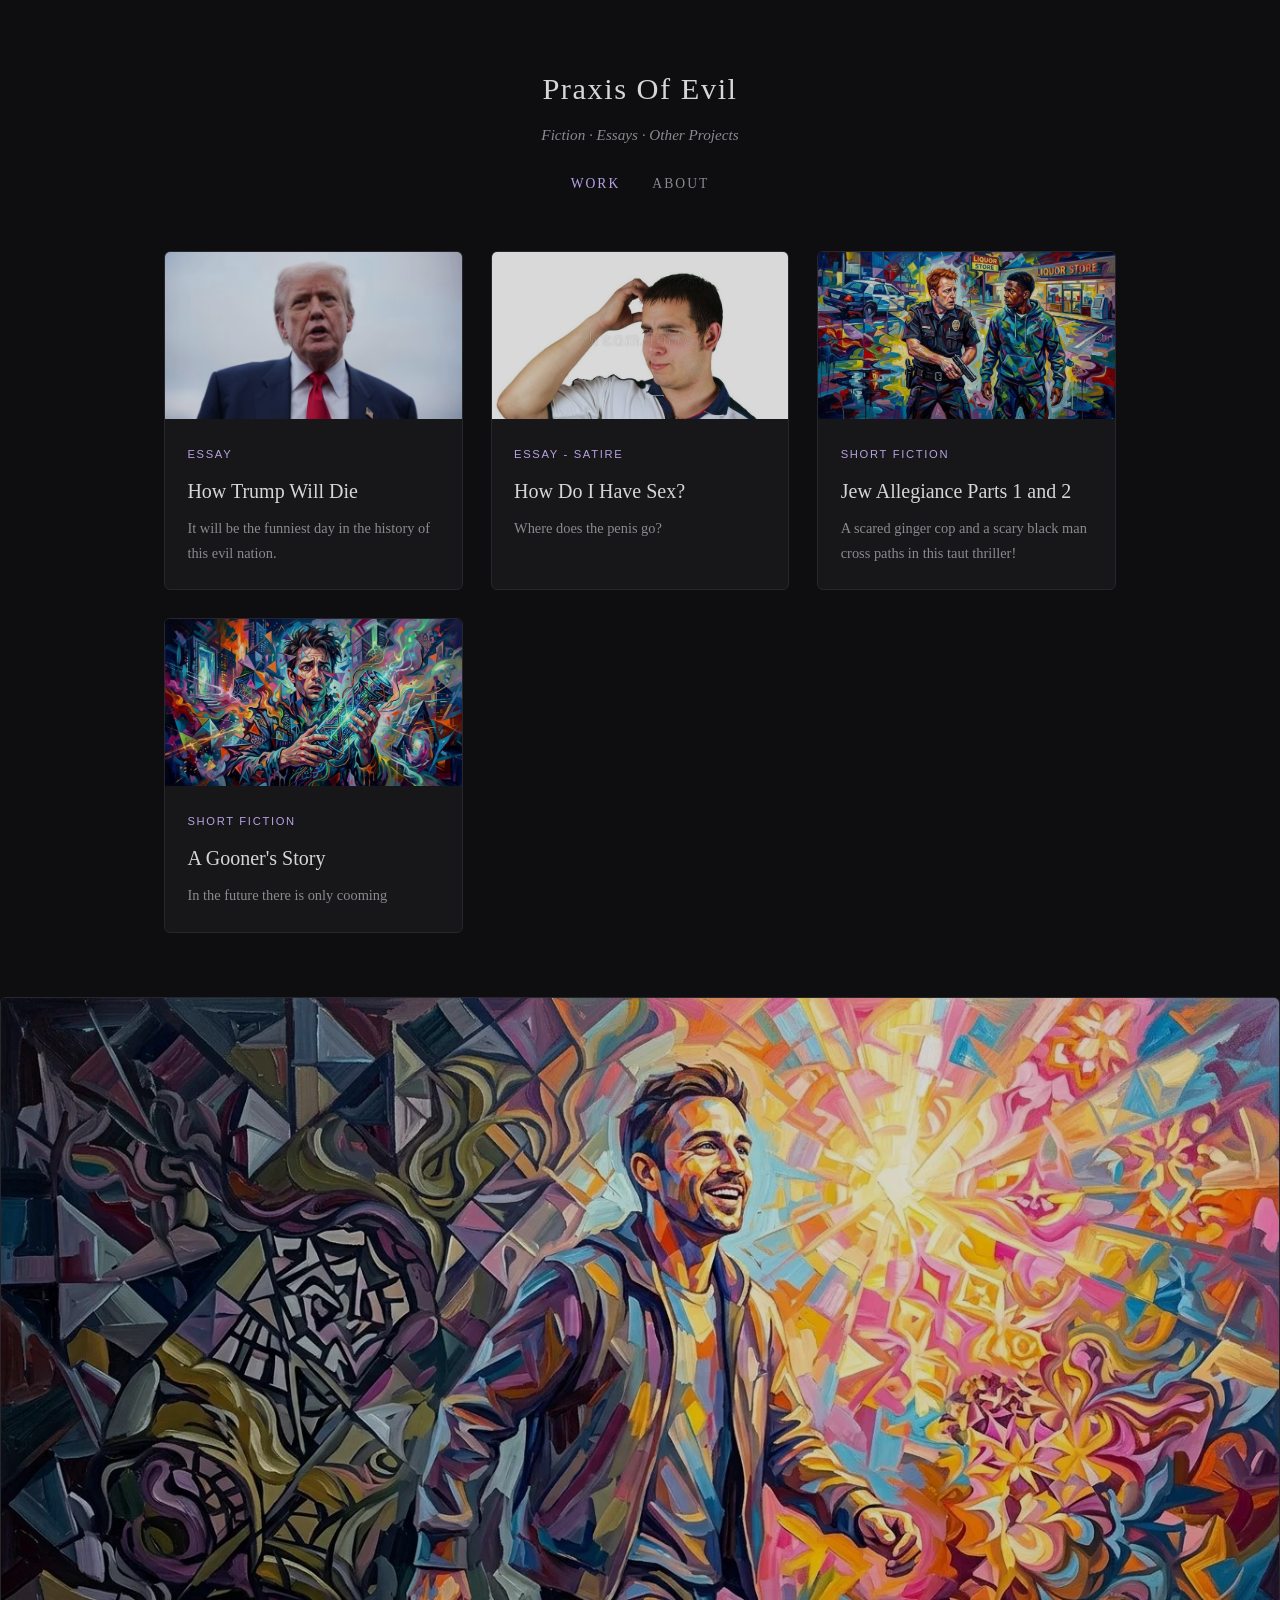
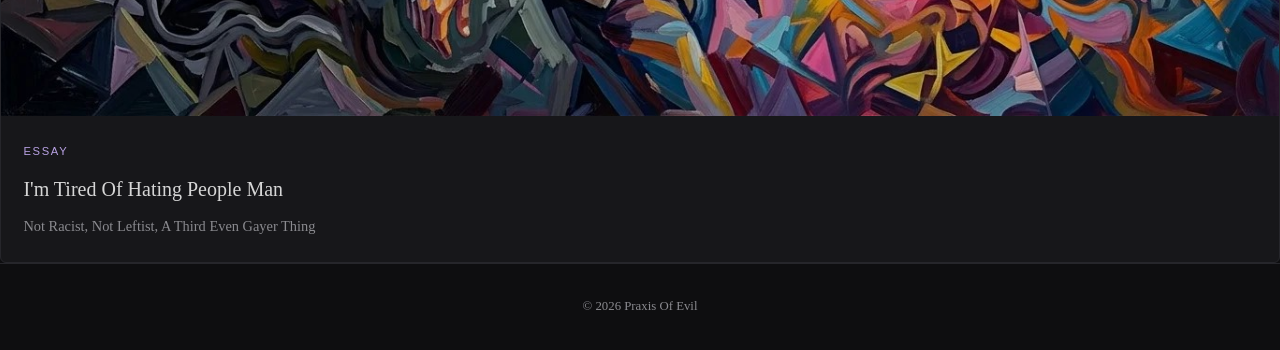
==== index.html @ 3b48e45e "Add files via upload" ====
<!DOCTYPE html>
<html lang="en">
<head>
  <meta charset="UTF-8">
  <meta name="viewport" content="width=device-width, initial-scale=1.0">
  <title>Praxis Of Evil — Fiction & Writing</title>
  <link rel="stylesheet" href="style.css">
</head>
<body>

  <header class="site-header">
    <h1 class="site-title">Praxis Of Evil</h1>
    <p class="site-subtitle">Fiction · Essays · Other Projects</p>
    <nav class="site-nav">
      <a href="index.html" class="active">Work</a>
      <a href="about.html">About</a>
    </nav>
  </header>

  <main class="container">
    <section class="work-grid">

      <!-- Duplicate this card for each piece of writing -->
      <a href="posts/How Trump Will Die.html" class="card">
        <div class="card-image">
          <img src="images/How Trump Will Die.jpg" alt="Story One preview">
        </div>
        <div class="card-body">
          <span class="card-tag">Essay</span>
          <h2 class="card-title">How Trump Will Die</h2>
          <p class="card-excerpt">It will be the funniest day in the history of this evil nation.</p>
        </div>
      </a>

      <a href="posts/How Do I Have Sex.html" class="card">
        <div class="card-image">
          <img src="images/How Do I Have Sex.jpg" alt="Story Two preview">
        </div>
        <div class="card-body">
          <span class="card-tag">Essay - Satire</span>
          <h2 class="card-title">How Do I Have Sex?</h2>
          <p class="card-excerpt">Where does the penis go?</p>
        </div>
      </a>

      <a href="posts/Jew Allegiance Parts 1 and 2.html" class="card">
        <div class="card-image">
          <img src="images/Jew Allegiance Parts 1 and 2.jpg" alt="Essay preview">
        </div>
        <div class="card-body">
          <span class="card-tag">Short Fiction</span>
          <h2 class="card-title">Jew Allegiance Parts 1 and 2</h2>
          <p class="card-excerpt">A scared ginger cop and a scary black man cross paths in this taut thriller!</p>
        </div>
      </a>

      <a href="posts/A Gooner's Story.html" class="card">
        <div class="card-image">
          <img src="images/A Gooner's Story.jpg" alt="Essay preview">
        </div>
        <div class="card-body">
          <span class="card-tag">Short Fiction</span>
          <h2 class="card-title">A Gooner's Story</h2>
          <p class="card-excerpt">In the future there is only cooming</p>
        </div>
      </a>
    </section>
  </main>
  
      <a href="posts/I'm Tired Of Hating People Man.html" class="card">
        <div class="card-image">
          <img src="images/I'm Tired Of Hating People Man.jpg" alt="Essay preview">
        </div>
        <div class="card-body">
          <span class="card-tag">Essay</span>
          <h2 class="card-title">I'm Tired Of Hating People Man</h2>
          <p class="card-excerpt">Not Racist, Not Leftist, A Third Even Gayer Thing</p>
        </div>
      </a>
    </section>
  </main>

  <footer class="site-footer">
    <p>© 2026 Praxis Of Evil</p>
  </footer>

</body>
</html>
---- style.css ----
/* ---------- Base ---------- */
:root {
  --bg: #0e0e10;
  --bg-card: #17171a;
  --text: #d6d6d6;
  --text-muted: #8a8a8f;
  --accent: #b8a1e3;      /* soft violet — change to taste */
  --border: #26262b;
}

* {
  margin: 0;
  padding: 0;
  box-sizing: border-box;
}

body {
  background: var(--bg);
  color: var(--text);
  font-family: Georgia, 'Times New Roman', serif;
  line-height: 1.7;
  -webkit-font-smoothing: antialiased;
}

a { color: var(--accent); text-decoration: none; }

/* ---------- Header ---------- */
.site-header {
  text-align: center;
  padding: 4rem 1rem 2.5rem;
}

.site-title {
  font-size: 1.9rem;
  font-weight: normal;
  letter-spacing: 0.05em;
}

.site-subtitle {
  color: var(--text-muted);
  font-size: 0.95rem;
  margin-top: 0.4rem;
  font-style: italic;
}

.site-nav {
  margin-top: 1.5rem;
  display: flex;
  justify-content: center;
  gap: 2rem;
}

.site-nav a {
  color: var(--text-muted);
  font-size: 0.85rem;
  text-transform: uppercase;
  letter-spacing: 0.15em;
  transition: color 0.2s;
}

.site-nav a:hover,
.site-nav a.active { color: var(--accent); }

/* ---------- Layout ---------- */
.container {
  max-width: 1000px;
  margin: 0 auto;
  padding: 1rem 1.5rem 4rem;
}

/* ---------- Work grid ---------- */
.work-grid {
  display: grid;
  grid-template-columns: repeat(auto-fill, minmax(280px, 1fr));
  gap: 1.75rem;
}

.card {
  background: var(--bg-card);
  border: 1px solid var(--border);
  border-radius: 6px;
  overflow: hidden;
  color: var(--text);
  display: flex;
  flex-direction: column;
  transition: transform 0.25s ease, border-color 0.25s ease;
}

.card:hover {
  transform: translateY(-4px);
  border-color: var(--accent);
}

.card-image {
  aspect-ratio: 16 / 9;
  overflow: hidden;
  background: #000;
}

.card-image img {
  width: 100%;
  height: 100%;
  object-fit: cover;
  opacity: 0.85;
  transition: opacity 0.25s;
}

.card:hover .card-image img { opacity: 1; }

.card-body { padding: 1.25rem 1.4rem 1.5rem; }

.card-tag {
  font-family: Helvetica, Arial, sans-serif;
  font-size: 0.7rem;
  text-transform: uppercase;
  letter-spacing: 0.15em;
  color: var(--accent);
}

.card-title {
  font-size: 1.25rem;
  font-weight: normal;
  margin: 0.5rem 0 0.5rem;
}

.card-excerpt {
  font-size: 0.9rem;
  color: var(--text-muted);
}

/* ---------- Post pages ---------- */
.post {
  max-width: 680px;
  margin: 0 auto;
  padding: 1rem 1.5rem 4rem;
}

.post-header { text-align: center; margin-bottom: 3rem; }

.post-title { font-size: 2rem; font-weight: normal; }

.post-meta {
  color: var(--text-muted);
  font-size: 0.85rem;
  margin-top: 0.75rem;
  font-style: italic;
}

.post-content p { margin-bottom: 1.4rem; font-size: 1.05rem; }

.back-link {
  display: inline-block;
  margin-bottom: 2.5rem;
  font-size: 0.85rem;
  color: var(--text-muted);
}

.back-link:hover { color: var(--accent); }

/* ---------- Footer ---------- */
.site-footer {
  text-align: center;
  padding: 2rem;
  color: var(--text-muted);
  font-size: 0.8rem;
  border-top: 1px solid var(--border);
}
/* ---------- About page ---------- */
.about {
  max-width: 680px;
  margin: 0 auto;
  padding: 1rem 1.5rem 4rem;
}

.about-portrait {
  width: 140px;
  height: 140px;
  margin: 0 auto 2.5rem;
  border-radius: 50%;
  overflow: hidden;
  border: 1px solid var(--border);
}

.about-portrait img {
  width: 100%;
  height: 100%;
  object-fit: cover;
  filter: grayscale(30%);
}

.about-content p {
  margin-bottom: 1.4rem;
  font-size: 1.05rem;
}

.about-divider {
  text-align: center;
  color: var(--accent);
  margin: 2.5rem 0;
  font-size: 0.9rem;
}

.about-heading {
  font-size: 1.3rem;
  font-weight: normal;
  margin-bottom: 1rem;
}

.contact-list {
  list-style: none;
  padding: 0;
}

.contact-list li {
  margin-bottom: 0.6rem;
  font-size: 0.95rem;
}

.contact-label {
  display: inline-block;
  width: 90px;
  font-family: Helvetica, Arial, sans-serif;
  font-size: 0.7rem;
  text-transform: uppercase;
  letter-spacing: 0.15em;
  color: var(--text-muted);
}
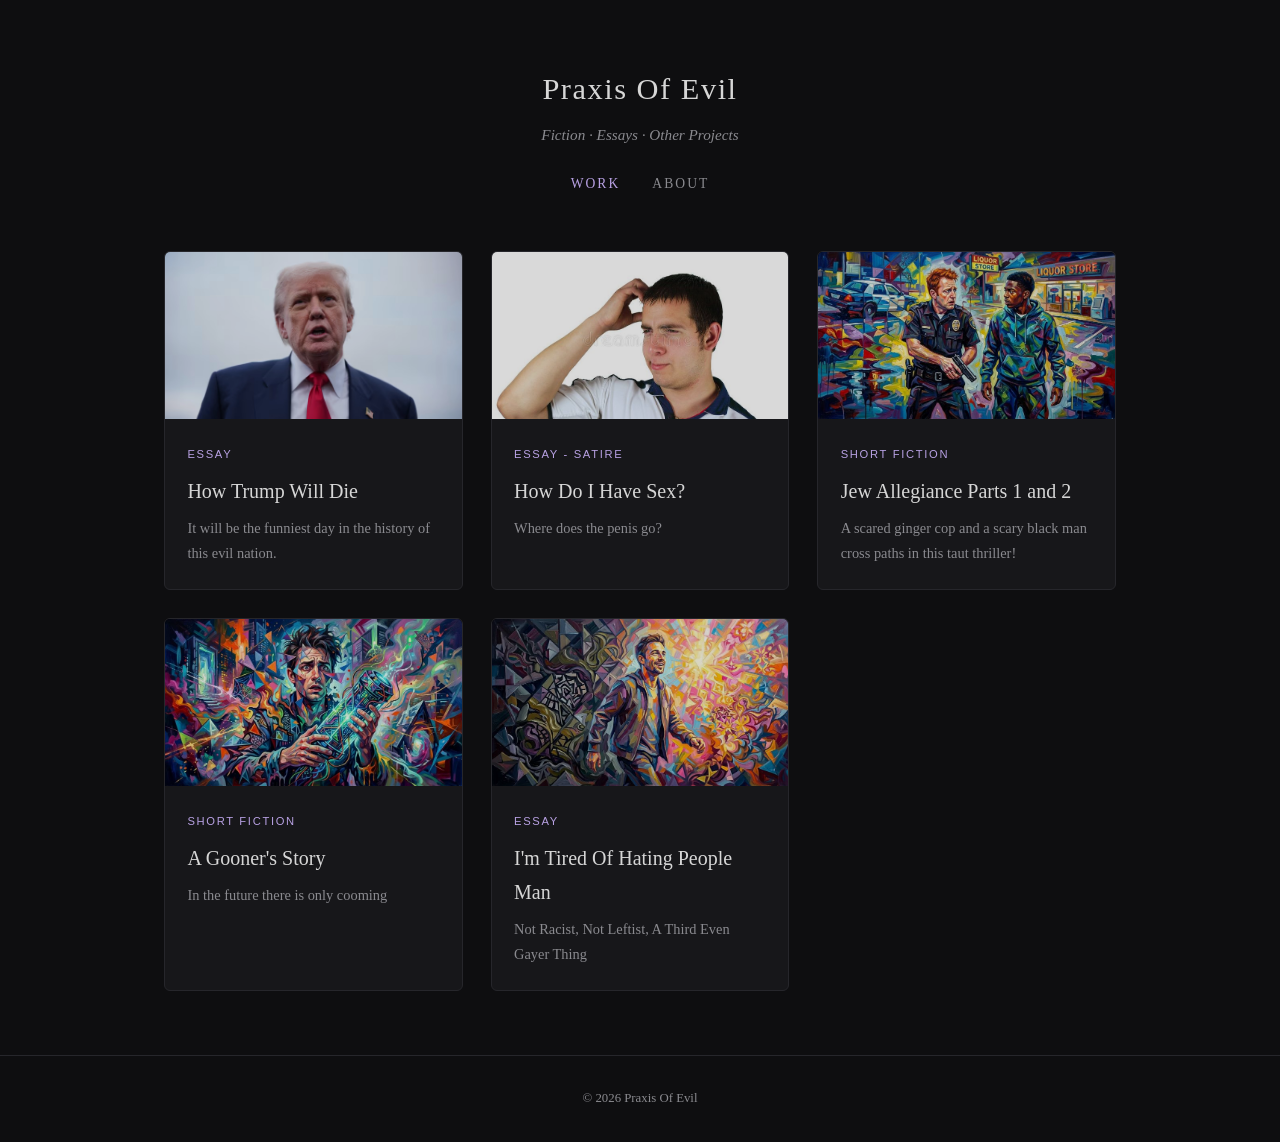
==== commit 6580142b: "Add files via upload" ====
--- a/index.html
+++ b/index.html
@@ -54,7 +54,7 @@
         </div>
       </a>
 
-      <a href="posts/A Gooner's Story.html" class="card">
+<a href="posts/A Gooner's Story.html" class="card">
         <div class="card-image">
           <img src="images/A Gooner's Story.jpg" alt="Essay preview">
         </div>
@@ -64,9 +64,7 @@
           <p class="card-excerpt">In the future there is only cooming</p>
         </div>
       </a>
-    </section>
-  </main>
-  
+
       <a href="posts/I'm Tired Of Hating People Man.html" class="card">
         <div class="card-image">
           <img src="images/I'm Tired Of Hating People Man.jpg" alt="Essay preview">
@@ -77,6 +75,7 @@
           <p class="card-excerpt">Not Racist, Not Leftist, A Third Even Gayer Thing</p>
         </div>
       </a>
+
     </section>
   </main>
 
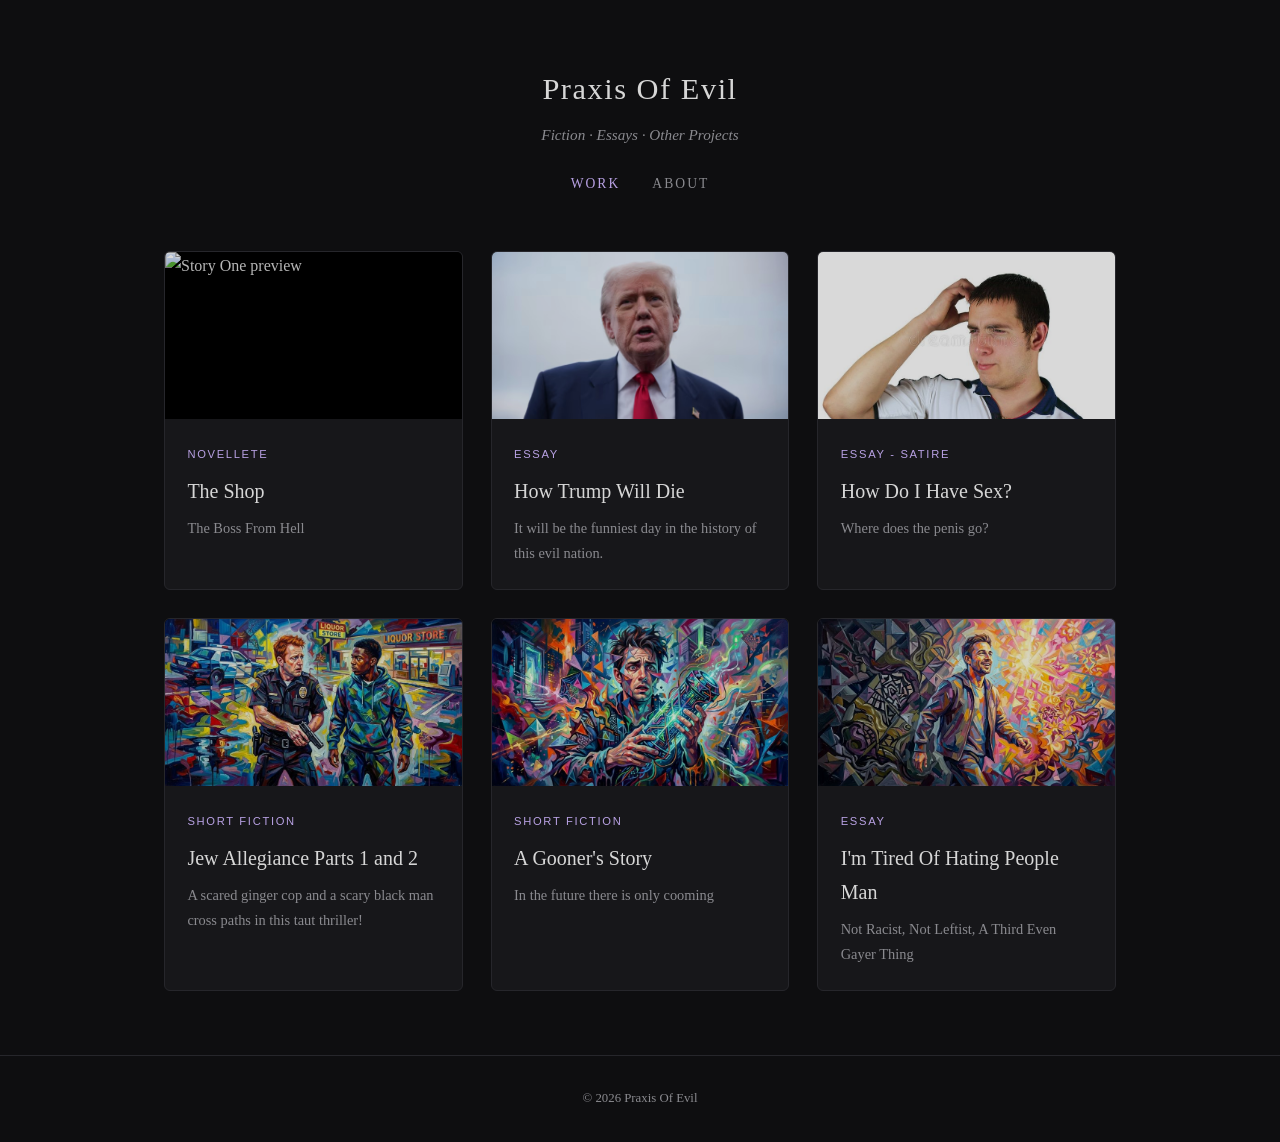
==== commit c1c4cefe: "Add files via upload" ====
--- a/index.html
+++ b/index.html
@@ -19,6 +19,16 @@
 
   <main class="container">
     <section class="work-grid">
+	  <a href="posts/The Shop.html" class="card">
+        <div class="card-image">
+          <img src="images/The Shop[.jpg" alt="Story One preview">
+        </div>
+        <div class="card-body">
+          <span class="card-tag">Novellete</span>
+          <h2 class="card-title">The Shop</h2>
+          <p class="card-excerpt">The Boss From Hell</p>
+        </div>
+      </a>
 
       <!-- Duplicate this card for each piece of writing -->
       <a href="posts/How Trump Will Die.html" class="card">
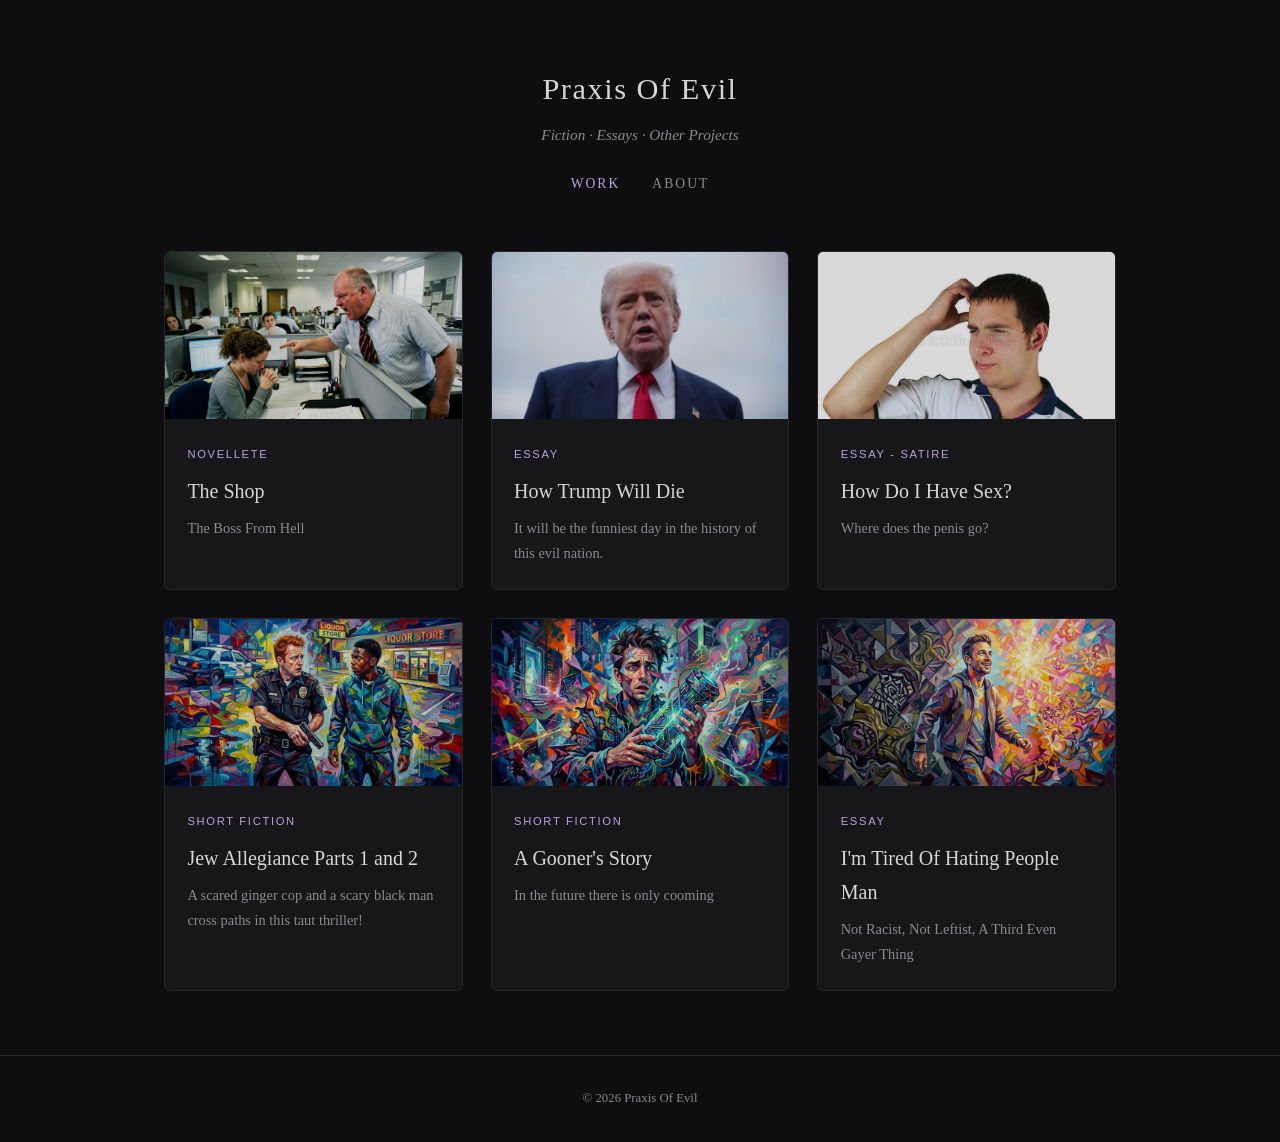
==== commit b508400d: "Add files via upload" ====
--- a/index.html
+++ b/index.html
@@ -21,7 +21,7 @@
     <section class="work-grid">
 	  <a href="posts/The Shop.html" class="card">
         <div class="card-image">
-          <img src="images/The Shop[.jpg" alt="Story One preview">
+          <img src="images/The Shop.jpg" alt="Story One preview">
         </div>
         <div class="card-body">
           <span class="card-tag">Novellete</span>
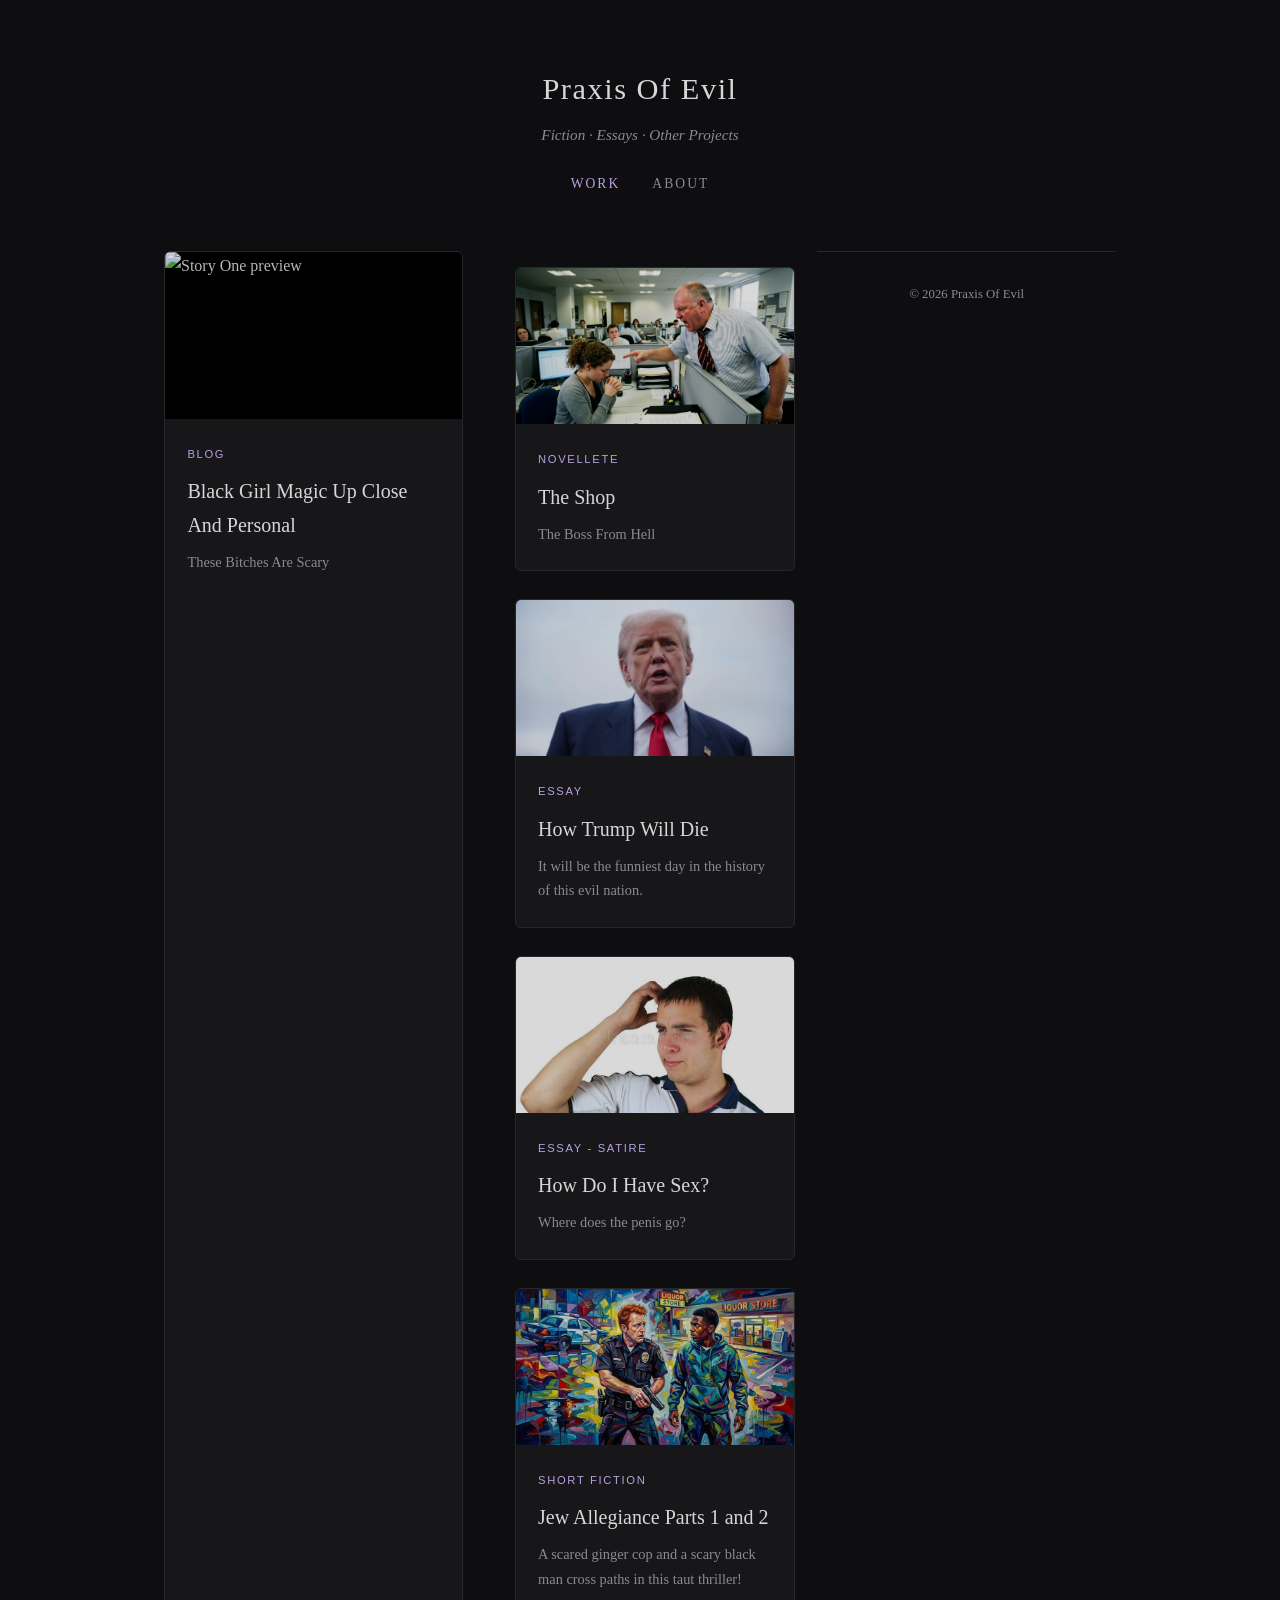
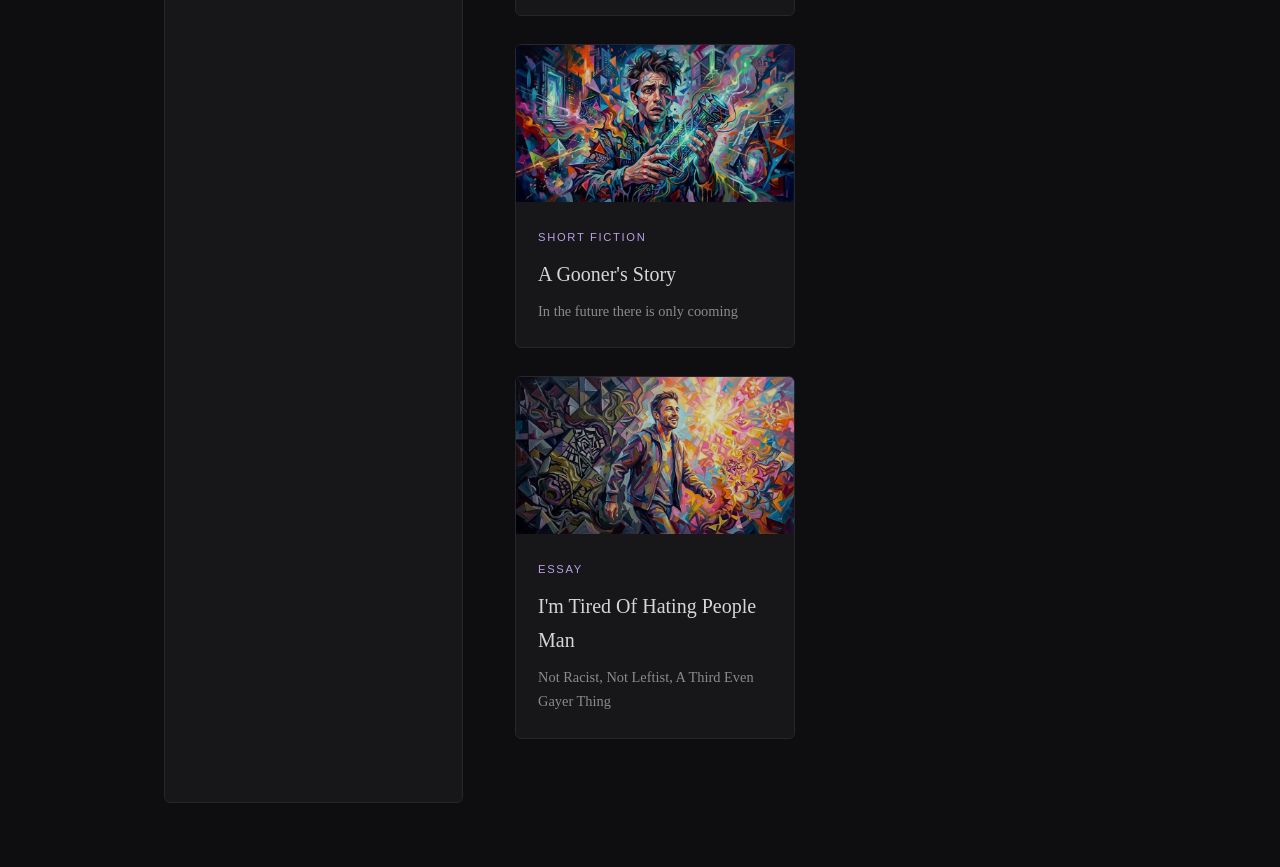
==== commit 77de40c5: "Add files via upload" ====
--- a/index.html
+++ b/index.html
@@ -16,6 +16,20 @@
       <a href="about.html">About</a>
     </nav>
   </header>
+  
+  <main class="container">
+    <section class="work-grid">
+	  <a href="posts/Black Girl Magic Up Close And Personal.html" class="card">
+        <div class="card-image">
+          <img src="images/Black Girl Magic Up Close And Personal.jpg" alt="Story One preview">
+        </div>
+        <div class="card-body">
+          <span class="card-tag">Blog</span>
+          <h2 class="card-title">Black Girl Magic Up Close And Personal</h2>
+          <p class="card-excerpt">These Bitches Are Scary</p>
+        </div>
+      </a>
+
 
   <main class="container">
     <section class="work-grid">
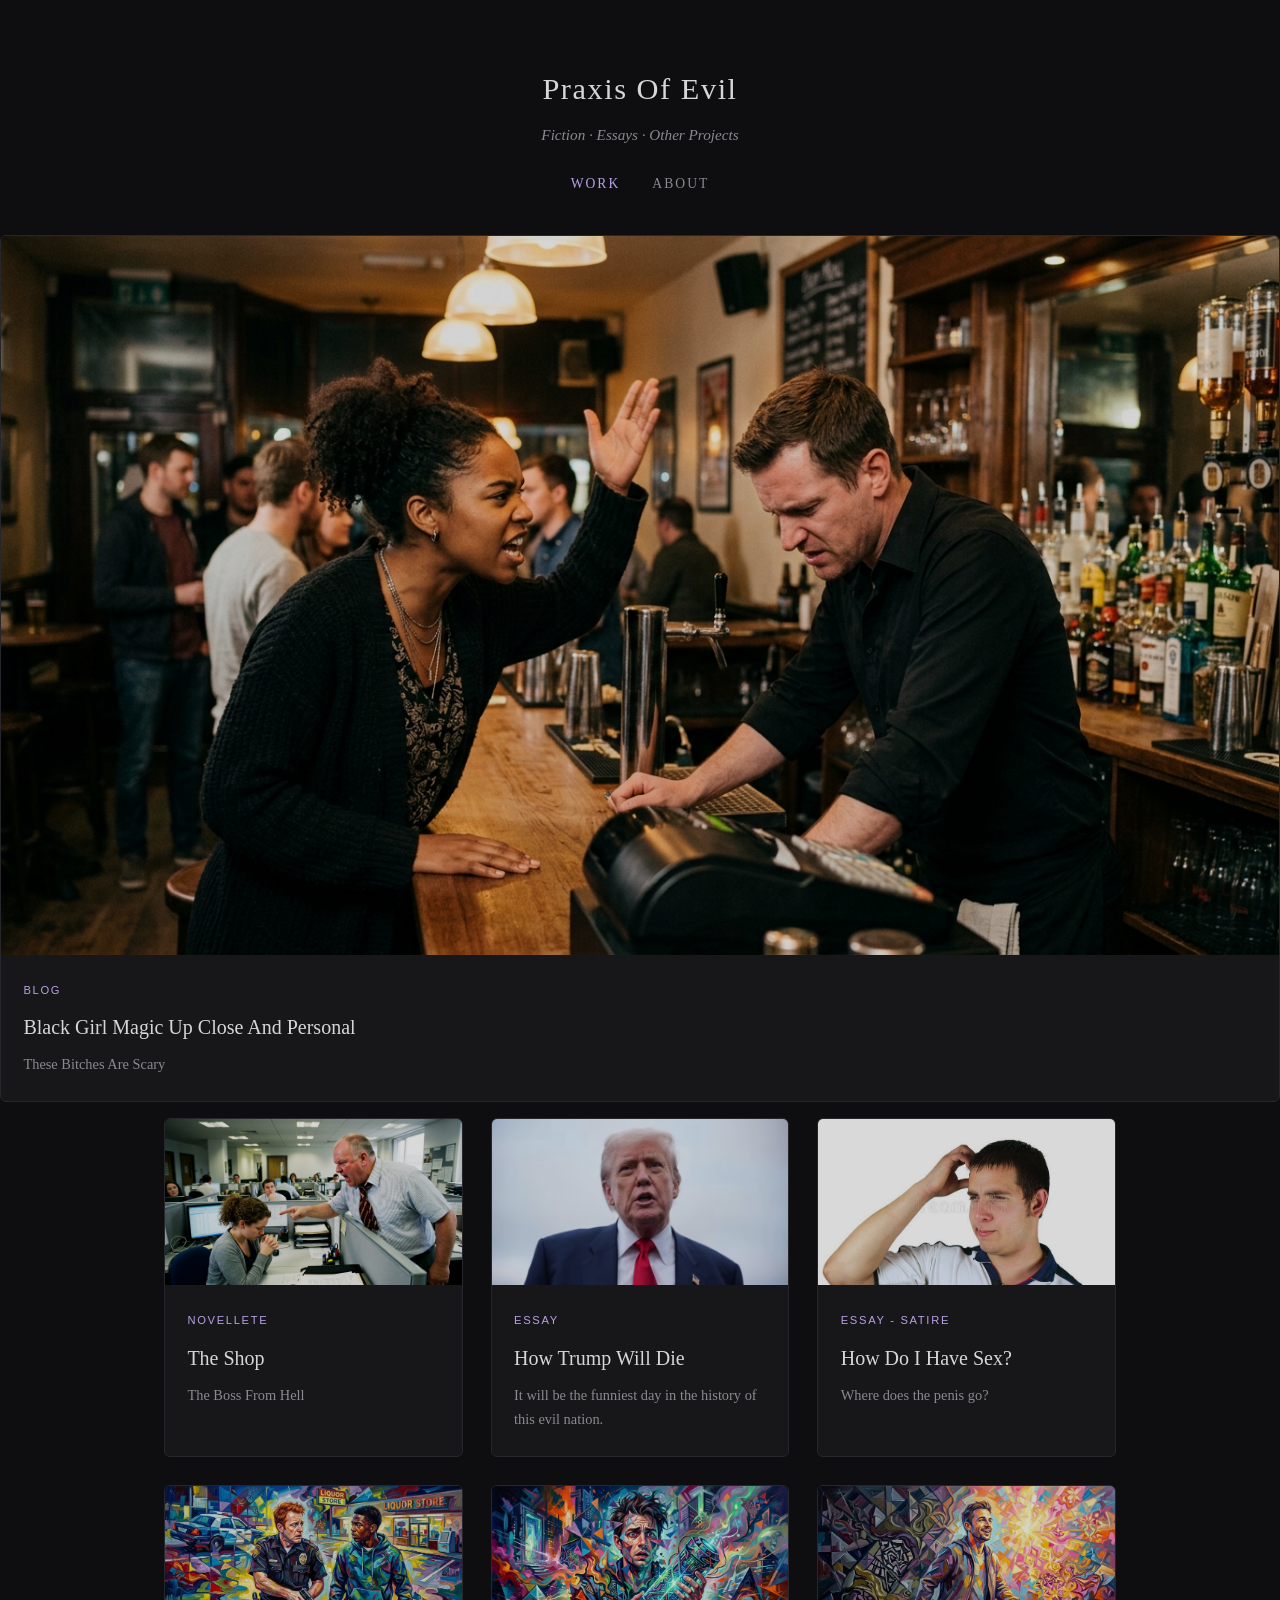
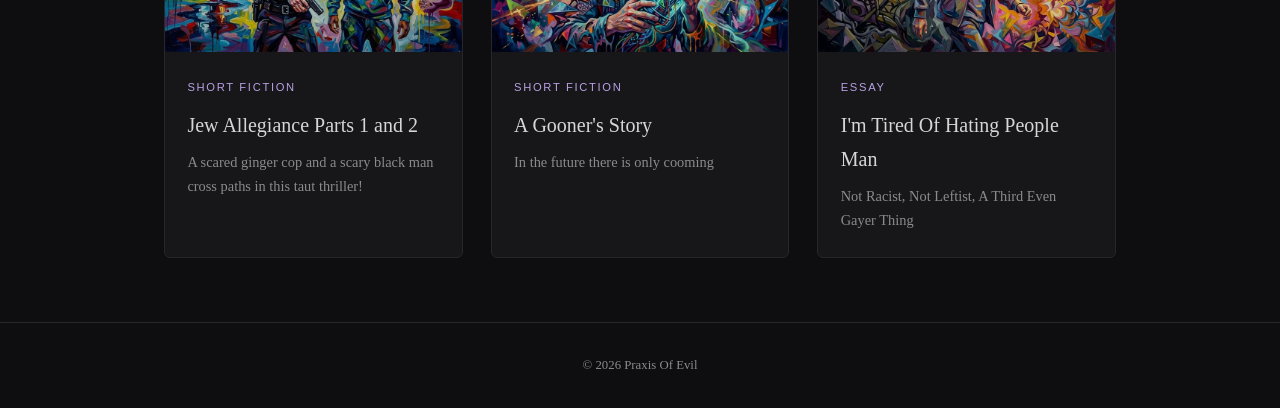
==== commit 8043a341: "Add files via upload" ====
--- a/index.html
+++ b/index.html
@@ -17,9 +17,7 @@
     </nav>
   </header>
   
-  <main class="container">
-    <section class="work-grid">
-	  <a href="posts/Black Girl Magic Up Close And Personal.html" class="card">
+ 	  <a href="posts/Black Girl Magic Up Close And Personal.html" class="card">
         <div class="card-image">
           <img src="images/Black Girl Magic Up Close And Personal.jpg" alt="Story One preview">
         </div>
@@ -29,7 +27,6 @@
           <p class="card-excerpt">These Bitches Are Scary</p>
         </div>
       </a>
-
 
   <main class="container">
     <section class="work-grid">
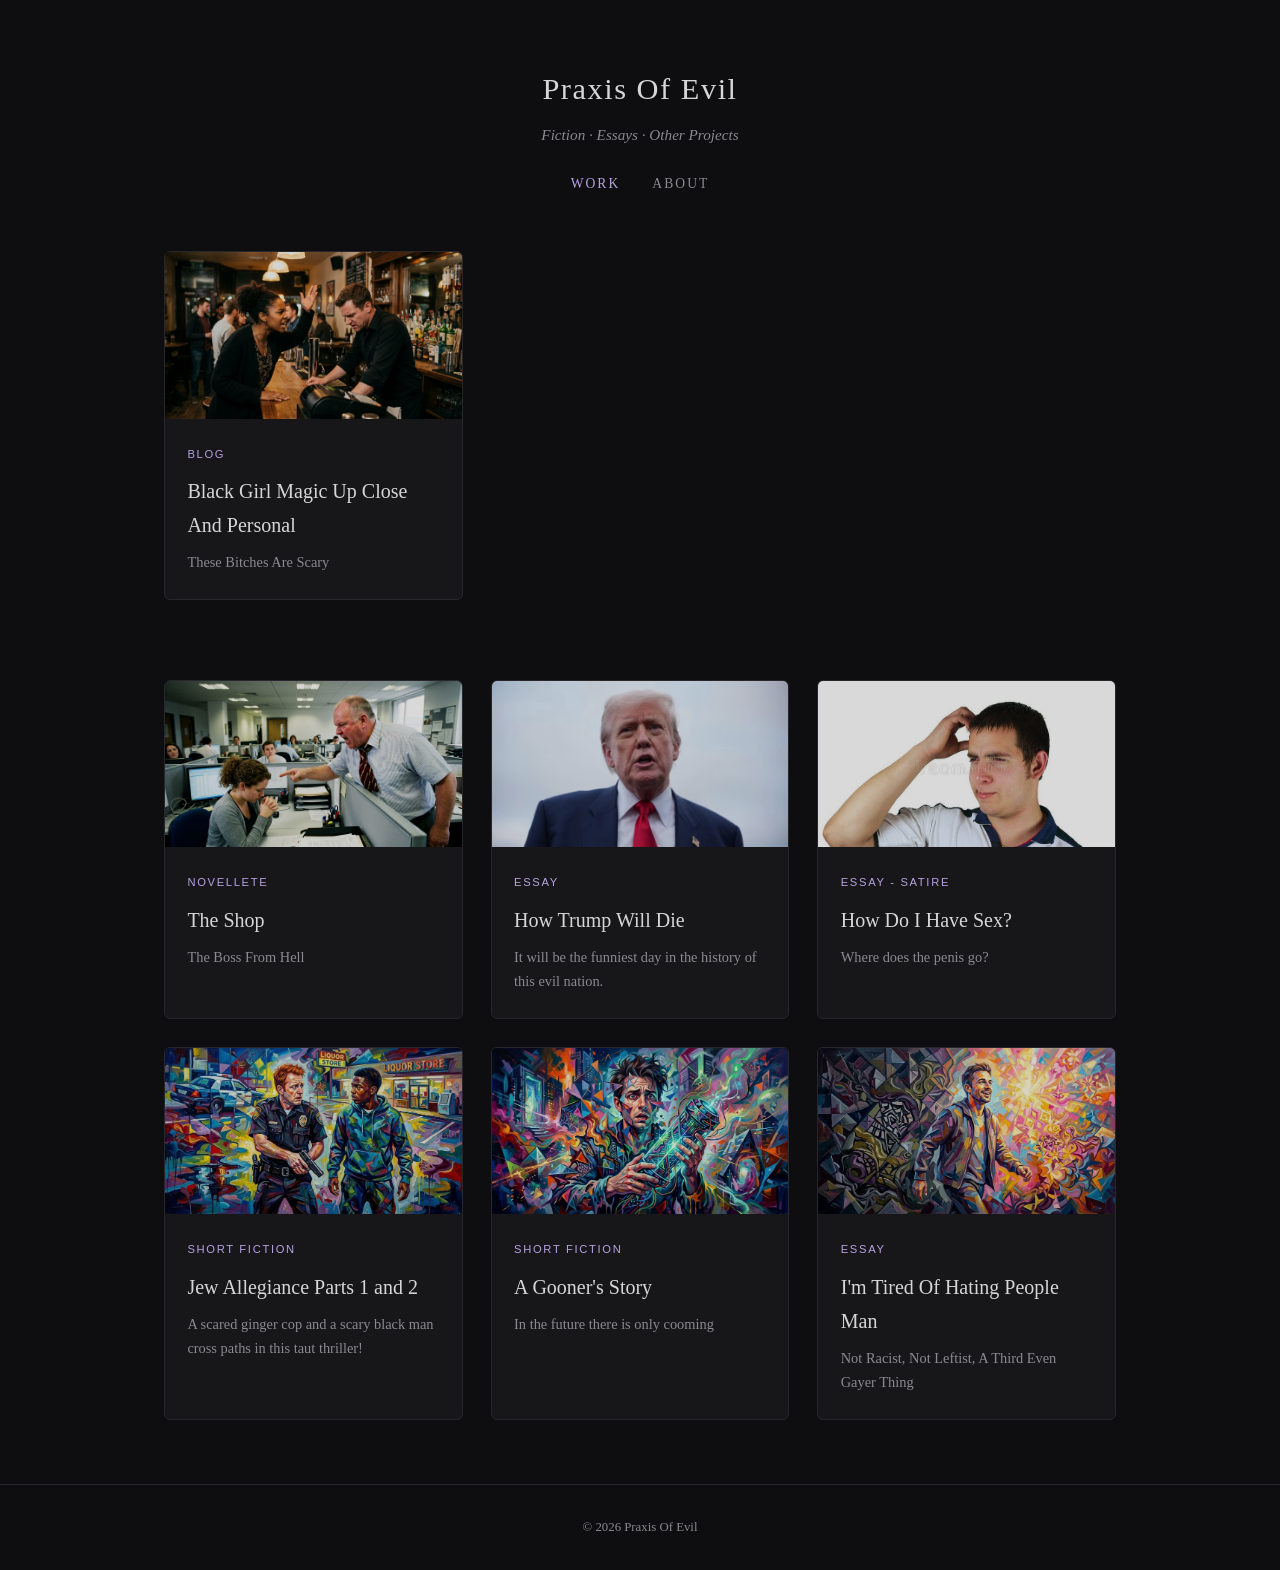
==== commit 886a49b6: "Add files via upload" ====
--- a/index.html
+++ b/index.html
@@ -17,9 +17,12 @@
     </nav>
   </header>
   
- 	  <a href="posts/Black Girl Magic Up Close And Personal.html" class="card">
+<main class="container">
+    <section class="work-grid">
+
+      <a href="posts/Black Girl Magic Up Close And Personal.html" class="card">
         <div class="card-image">
-          <img src="images/Black Girl Magic Up Close And Personal.jpg" alt="Story One preview">
+          <img src="images/Black Girl Magic Up Close And Personal.jpg" alt="Black Girl Magic preview">
         </div>
         <div class="card-body">
           <span class="card-tag">Blog</span>
@@ -28,6 +31,8 @@
         </div>
       </a>
 
+    </section>
+  </main>
   <main class="container">
     <section class="work-grid">
 	  <a href="posts/The Shop.html" class="card">
